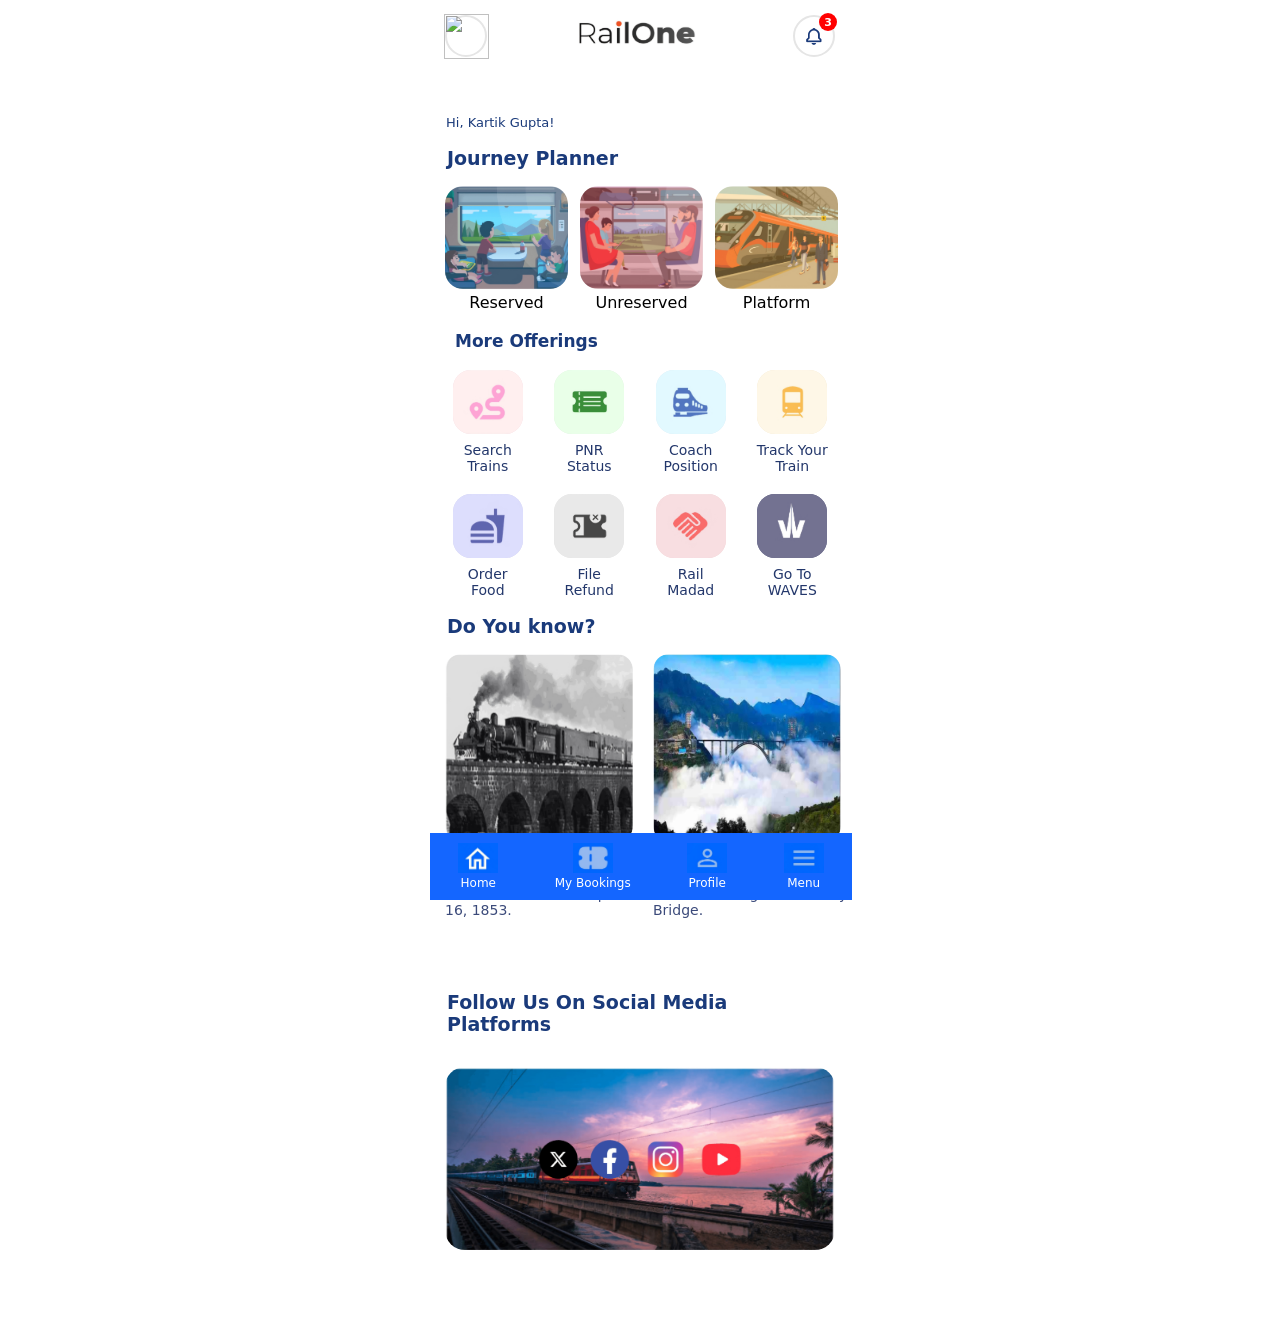
==== index.html @ 161c9c91 "first commit" ====
<!DOCTYPE html>
<html>

<head>

    <meta name="viewport" content="width=device-width, initial-scale=1.0">

    <title>RailOne UI Clone</title>

    <link rel="stylesheet" href="Style/index.css">

    <link href="https://cdn.jsdelivr.net/npm/boxicons@2.1.4/css/boxicons.min.css" rel="stylesheet">

</head>


<body>

    <div class="app">

        <!-- TOP BAR -->

        <div class="topbar">

            <div class="circle lang">
                <img src="image/lang.jpg" class="custom-icon1">
            </div>

            <div class="logo">
               <img src="image/rail.jpg" >
            </div>

            <div class="circle bell">

                <i class='bx bx-bell'></i>

                <div class="badge">3</div>

            </div>

        </div>



        <!-- GREETING -->

        <p class="hello">Hi, Kartik Gupta!</p>



        <!-- JOURNEY PLANNER -->

        <h2>Journey Planner</h2>

        <div class="planner">

            <div class="plan">
                <img src="image/reserved.jpg">
                <p>Reserved</p>
            </div>

            <div class="plan">
                <img src="image/unreserved.jpg">
                <p>Unreserved</p>
            </div>

            <div class="plan">
                <img src="image/platorm.jpg">
                <p>Platform</p>
            </div>

        </div>



        <!-- MORE OFFERINGS -->

<section class="offerings">

    <h2 class="section-title">More Offerings</h2>

    <div class="offer-grid">

        <div class="offer-item">
            <div class="icon pink">
                <img src="image/b1.jpg" class="custom-icon">
            </div>
            <p>Search<br>Trains</p>
        </div>

        <div class="offer-item">
            <div class="icon green">
                <img src="image/b2.jpg" class="custom-icon">
            </div>
            <p>PNR<br>Status</p>
        </div>

        <div class="offer-item">
            <div class="icon blue">
                <img src="image/b3.jpg" class="custom-icon">
            </div>
            <p>Coach<br>Position</p>
        </div>

        <div class="offer-item">
            <div class="icon yellow">
                <img src="image/b4.jpg" class="custom-icon">
            </div>
            <p>Track Your<br>Train</p>
        </div>

        <div class="offer-item">
            <div class="icon purple">
                <img src="image/b5.jpg" class="custom-icon">
            </div>
            <p>Order<br>Food</p>
        </div>

        <div class="offer-item">
            <div class="icon grey">
                <img src="image/b6.jpg" class="custom-icon">
            </div>
            <p>File<br>Refund</p>
        </div>

        <div class="offer-item">
            <div class="icon red">
                <img src="image/b7.jpg" class="custom-icon">
            </div>
            <p>Rail<br>Madad</p>
        </div>

        <div class="offer-item">
            <div class="icon dark">
               <img src="image/b8.jpg" class="custom-icon">
            </div>
            <p>Go To<br>WAVES</p>
        </div>

    </div>

</section>


        <!-- DO YOU KNOW -->

        <h2>Do You know?</h2>

        <div class="facts">

            <div class="fact">
                <img src="image/A1.jpg">
                <p>
                    First ever passenger train was run between Bori Bandar to Thane on April 16, 1853.
                </p>
            </div>

            <div class="fact">
                <img src="image/A2.jpg">
                <p>
                    Chenab Railway Bridge in Dharot, Jammu & Kashmir is the World’s highest Railway Bridge.
                </p>
            </div>

                <div class="fact">
                    <img src="image/A3.jpg">
                    <p>
                        Shree Siddharoodha Swamij Railwav Station Hubballi is world's longest Railway Platform with length of 1505 meters.
                    </p>
                </div>
            
               <div class="fact">
                    <img src="image/A4.jpg">
                    <p>
                        99% Electrification is achieved in Indian Railways.
                    </p>
                </div> 

        </div>



        <!-- SOCIAL MEDIA -->

        <h2 class="social-h">Follow Us On Social Media Platforms</h2>

        <div class="social">

            <img src="image/social.jpg">

        </div>



        <!-- BOTTOM NAV -->

        <div class="bottomnav">

            <div class="nav active">
                <a href="#">
                    <img src="image/home.jpg" class="nlogo">
                </a>
                <p>Home</p>
            </div>

            <div class="nav">
                <a href="Booking/complete.html">
                    <img src="image/booki.jpg" class="nlogo">
                </a>
                <p>My Bookings</p>
            </div>

            <div class="nav">
                <a href="#">
                    <img src="image/you.jpg" class="nlogo">
                </a>
                <p>Profile</p>
            </div>

            <div class="nav">
                <a href="">
                    <img src="image/menu.jpg" class="nlogo">
                </a>
                <p>Menu</p>
            </div>

        </div>

    </div>

</body>

</html>
---- Style/index.css ----
*{
margin:0;
padding:0;
box-sizing:border-box;
font-family: system-ui, -apple-system, sans-serif;
}

body{
background:white;
display:flex;
justify-content:center;
}

.app{
width:100%;
max-width:420px;
min-height:100vh;
background:white;
}

/* TOP BAR */
.topbar{
display:flex;
justify-content:space-between;
align-items:center;
padding:15px;
position:fixed;
top:0;
left:0;
right:0;
background:white;
z-index:1000;
width:100%;
max-width:420px;
margin:auto;
border-radius: 25px 25px 25px 25px;
}

.circle{
width:42px;
height:42px;
border-radius:50%;
border:2px solid #e5e5e5;
display:flex;
align-items:center;
justify-content:center;
font-weight:600;
color:#1a3a7a;
}

.custom-icon1{
width: 45px;        /* PERFECT SIZE */
height: 45px;       /* PERFECT SIZE */
}

.logo{
    position:absolute;
    left:50%;
    transform:translateX(-50%);
}

/* LOGO IMAGE SIZE */
.logo img{
    height: 45px;   /* adjust if needed */
    object-fit:contain;
}

.bell{
position:relative;
font-size:20px;
}

.badge{
position:absolute;
top:-4px;
right:-4px;
background:red;
color:white;
width:18px;
height:18px;
border-radius:50%;
font-size:11px;
display:flex;
align-items:center;
justify-content:center;
}

.hello{
padding:0  16px;
margin-top:115px;
color:#1a3a7a;
font-size:13px;
}

/* SECTION TITLE */
.section-title{
font-size:17px;
font-weight:700;
color:#1a3a7a;
margin: 2px 8px 2px;
}

/* GRID */
.offer-grid{
display:grid;
grid-template-columns:repeat(4,1fr);
gap:20px 10px;
padding:0 12px;
}

/* ITEM */
.offer-item{
text-align:center;
font-size:14px;
color:#23376b;
}

/* ICON BOX (IMPORTANT FIX) */
.icon{
width:70px;
height:64px;
border-radius:18px;
display:flex;
align-items:center;
justify-content:center;
margin:0 auto 8px;
overflow:hidden; /* keeps image inside */
}

/* IMAGE ICON (FIXED SIZE) */
.custom-icon{
width: 75px;        /* PERFECT SIZE */
height: 80px;       /* PERFECT SIZE */
object-fit:contain;
}

/* REMOVE OLD ICON SIZE ISSUE */
.icon i{
display:none; /* hides boxicons if still present */
}

/* COLORS (CLEANED - no duplicates) */
.pink{ background:#f6dbe4; }
.green{ background:#dff2e1; }
.blue{ background:#dcecf7; }
.yellow{ background:#f5e9ce; }
.purple{ background:#d7d6f1; }
.grey{ background:#e6e6e6; }
.red{ background:#f3d6d6; }
.dark{ background:#63678a; color:white; }

/* HEADINGS */
h2{
padding:17px;
color:#1a3a7a;
font-size: 19px;
}

/* JOURNEY */
.planner{
display:flex;
gap:12px;
padding:0 15px;
width: 100%;
}

.plan{
text-align:center;
}

.plan img{
width:123px;
height:103px;
border-radius:18px;
object-fit:cover;
}

/* GRID */
.grid{
display:grid;
grid-template-columns:repeat(4,1fr);
gap:14px;
padding:0 15px;
}

.item{
text-align:center;
border-radius:16px;
padding:14px 5px;
font-size:12px;
}

/* FACTS */
.facts{
display:flex;
gap: 8px;
overflow-x:auto;
padding:0 15px;
}

.fact{
min-width:200px;
}

.fact img{
width:188px;
height:188px;
border-radius:16px;
}

.fact p{
font-size:14px;
margin-top:8px;
color:#3b4a7a;
align-items: center;
}

/* SOCIAL */
.social-h{
    margin-top: 40px;
    padding:17px;
    color:#1a3a7a;
    font-size: 19px;
}
.social{
padding:15px;
}

.social img{
width:100%;
border-radius:20px;
margin-bottom: 70px;
}

/* BOTTOM NAV */
.bottomnav{
position:fixed;
bottom:0;
min-width: 422px;
background:#1466ff;
display:flex;
justify-content:space-around;
padding:10px 0;
color:white;
}

.nlogo{
width: 40px;        /* PERFECT SIZE */
height: 30px;       /* PERFECT SIZE */
}

.nav{
text-align:center;
font-size:12px;
text-decoration: none;
}

.nav i{
font-size:24px;
}
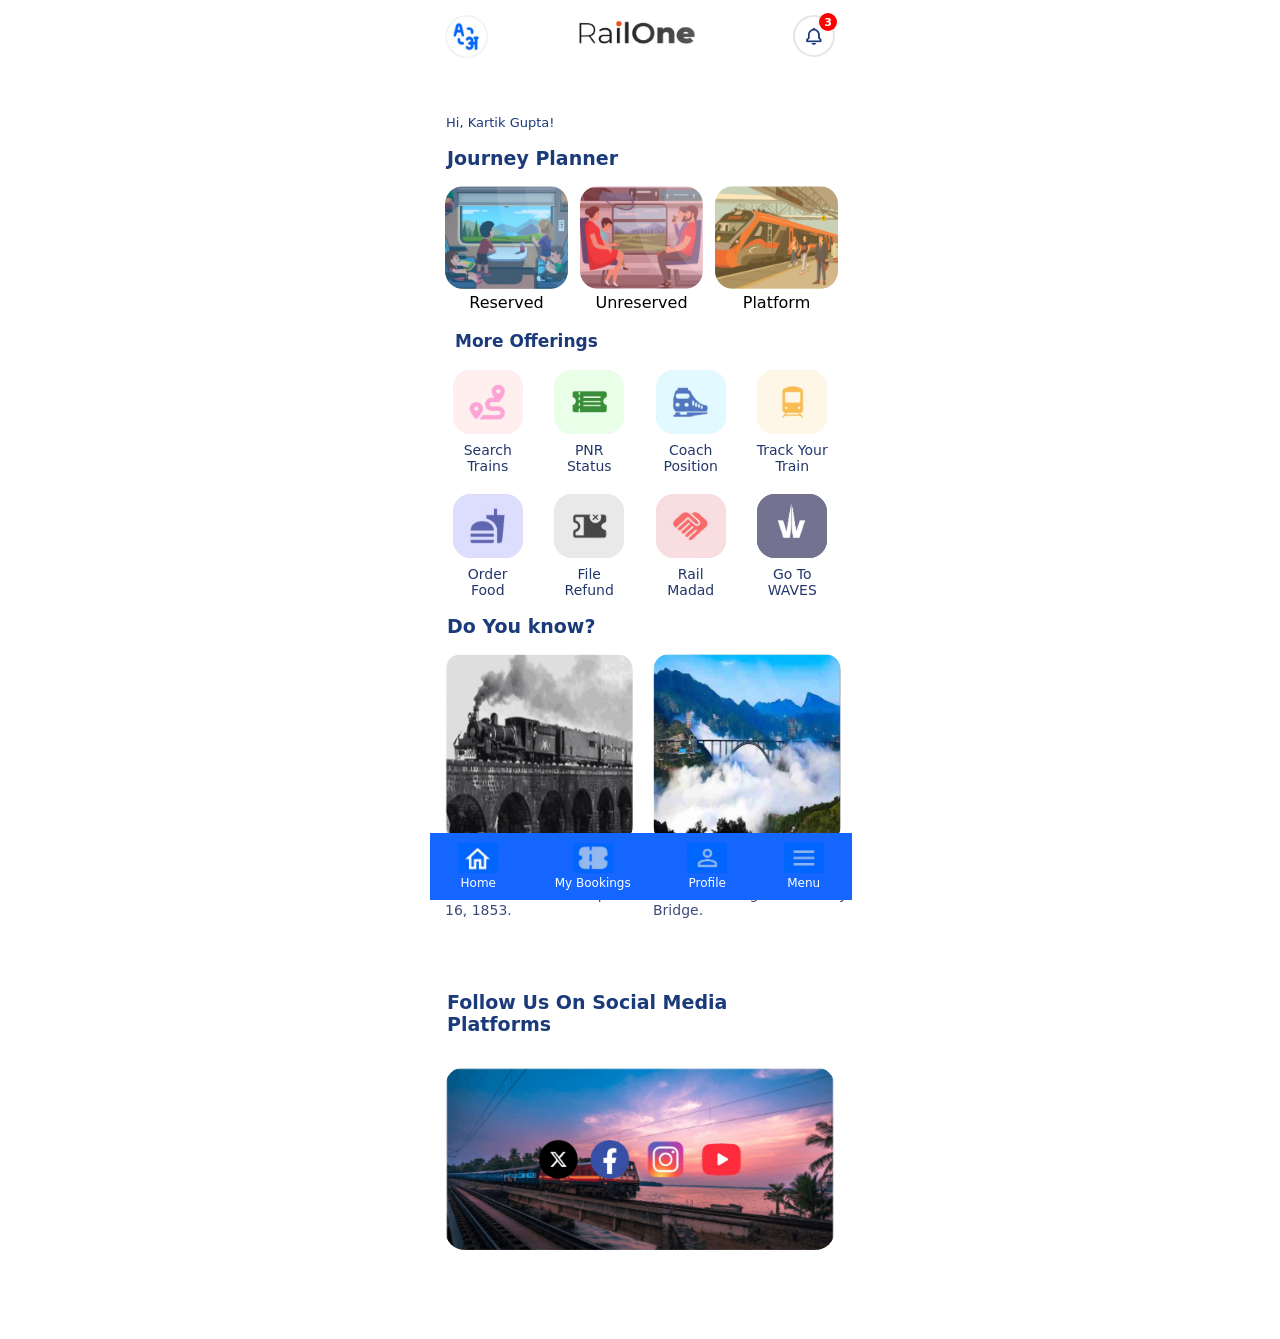
==== commit a2ebc4b0: "still have some inproper border" ====
--- a/index.html
+++ b/index.html
@@ -23,7 +23,7 @@
         <div class="topbar">
 
             <div class="circle lang">
-                <img src="image/lang.jpg" class="custom-icon1">
+                <img src="image/LANG.jpg" class="custom-icon1">
             </div>
 
             <div class="logo">
@@ -204,7 +204,7 @@
             </div>
 
             <div class="nav">
-                <a href="Booking/complete.html">
+                <a href="Booking/upcoming.html">
                     <img src="image/booki.jpg" class="nlogo">
                 </a>
                 <p>My Bookings</p>
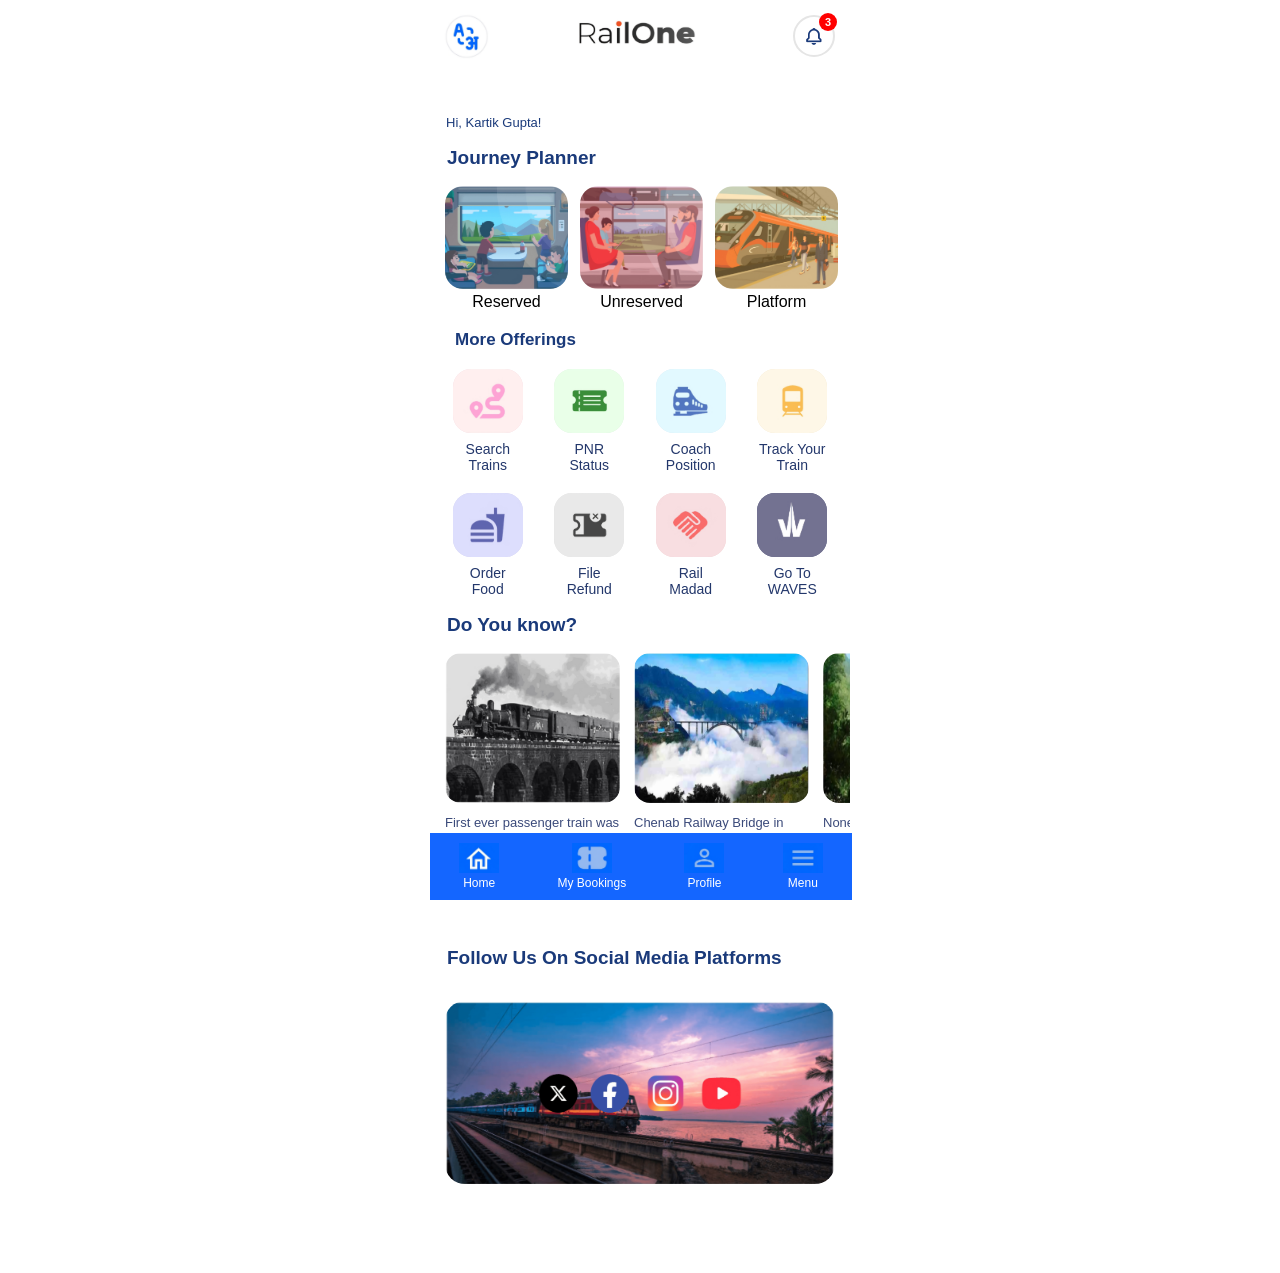
==== commit 369b3312: "COMPLETE" ====
--- a/index.html
+++ b/index.html
@@ -161,6 +161,13 @@
                     Chenab Railway Bridge in Dharot, Jammu & Kashmir is the World’s highest Railway Bridge.
                 </p>
             </div>
+
+            <div class="fact">
+                    <img src="image/A5.jpg">
+                    <p>
+                        Noney Bridge is going to be world's tallest railway bridge pier at a height of141 meters.
+                    </p>
+                </div>
 
                 <div class="fact">
                     <img src="image/A3.jpg">
--- a/Style/index.css
+++ b/Style/index.css
@@ -2,7 +2,7 @@
 margin:0;
 padding:0;
 box-sizing:border-box;
-font-family: system-ui, -apple-system, sans-serif;
+font-family: 'Bahnschrift Light', sans-serif;
 }
 
 body{
@@ -193,23 +193,23 @@
 /* FACTS */
 .facts{
 display:flex;
-gap: 8px;
+gap: 4px;
 overflow-x:auto;
 padding:0 15px;
 }
 
 .fact{
-min-width:200px;
+min-width:185px;
 }
 
 .fact img{
-width:188px;
-height:188px;
+width:175px;
+height:150px;
 border-radius:16px;
 }
 
 .fact p{
-font-size:14px;
+font-size:13px;
 margin-top:8px;
 color:#3b4a7a;
 align-items: center;
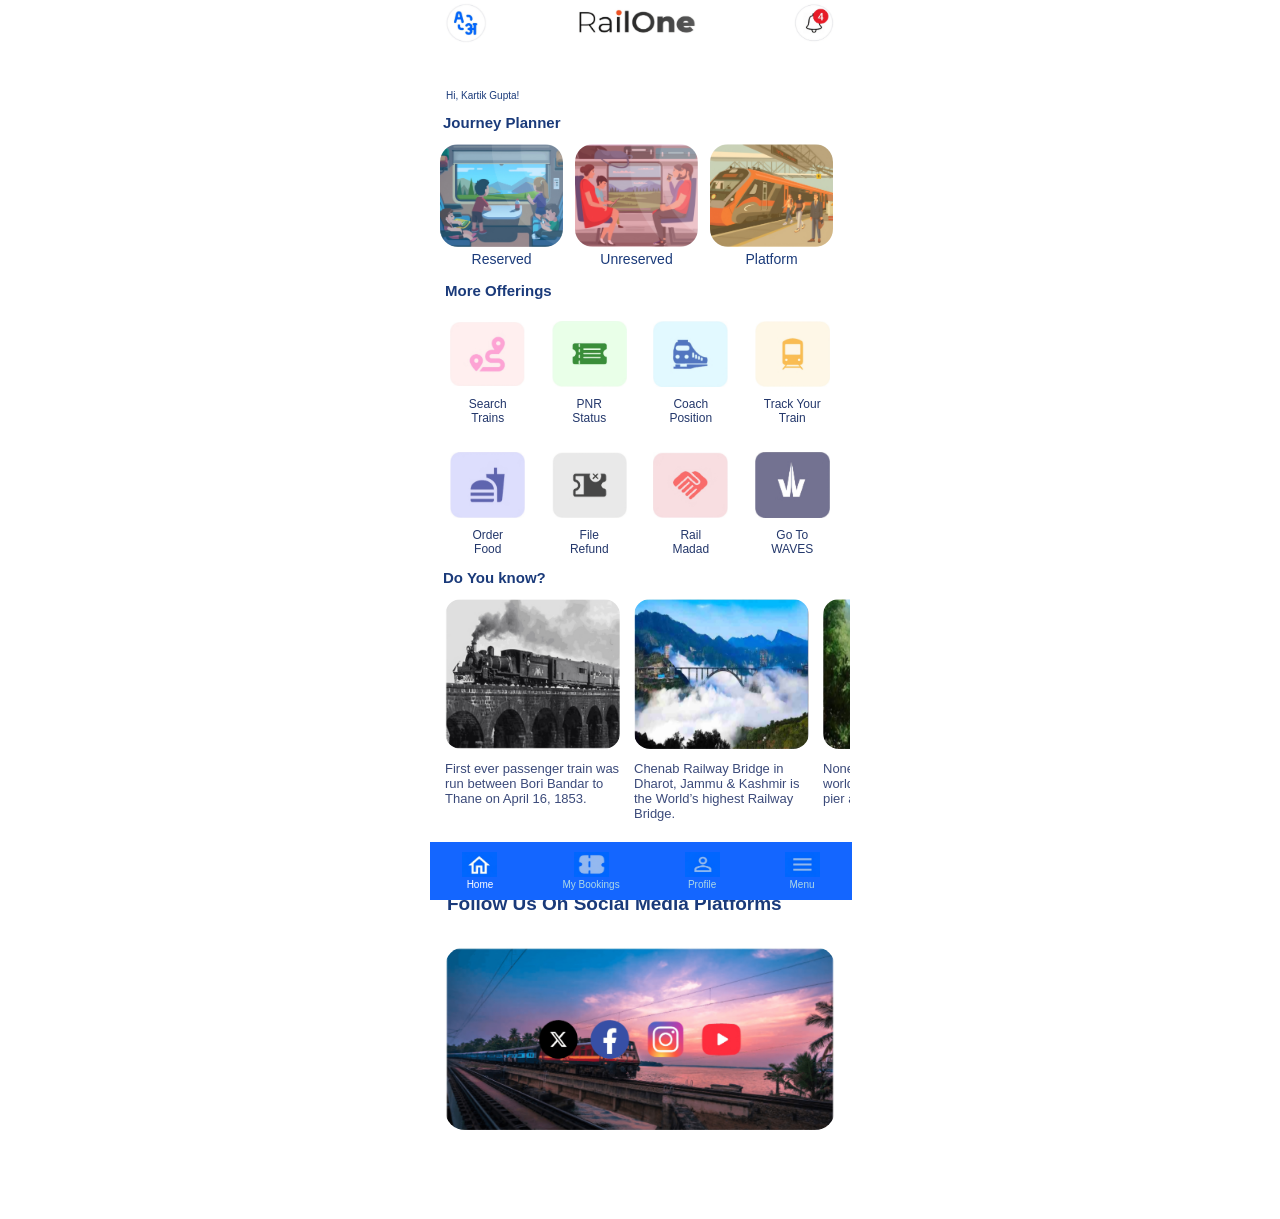
==== commit 4f70653c: "fully complete" ====
--- a/index.html
+++ b/index.html
@@ -32,9 +32,7 @@
 
             <div class="circle bell">
 
-                <i class='bx bx-bell'></i>
-
-                <div class="badge">3</div>
+                <img src="image/bell.jpg" class="custom-icon1">
 
             </div>
 
@@ -204,10 +202,10 @@
         <div class="bottomnav">
 
             <div class="nav active">
-                <a href="#">
+                <a href="index.html">
                     <img src="image/home.jpg" class="nlogo">
                 </a>
-                <p>Home</p>
+                <p style="color:white;">Home</p>
             </div>
 
             <div class="nav">
--- a/Style/index.css
+++ b/Style/index.css
@@ -31,26 +31,15 @@
 background:white;
 z-index:1000;
 width:100%;
+height:50px;
 max-width:420px;
 margin:auto;
 border-radius: 25px 25px 25px 25px;
 }
 
-.circle{
-width:42px;
-height:42px;
-border-radius:50%;
-border:2px solid #e5e5e5;
-display:flex;
-align-items:center;
-justify-content:center;
-font-weight:600;
-color:#1a3a7a;
-}
-
 .custom-icon1{
-width: 45px;        /* PERFECT SIZE */
-height: 45px;       /* PERFECT SIZE */
+width: 42px;        /* PERFECT SIZE */
+height: 40px;       /* PERFECT SIZE */
 }
 
 .logo{
@@ -65,10 +54,7 @@
     object-fit:contain;
 }
 
-.bell{
-position:relative;
-font-size:20px;
-}
+
 
 .badge{
 position:absolute;
@@ -87,17 +73,18 @@
 
 .hello{
 padding:0  16px;
-margin-top:115px;
-color:#1a3a7a;
-font-size:13px;
+margin-top:90px;
+color:#1a3a7a;
+font-size:10px;
+font-weight:450;
 }
 
 /* SECTION TITLE */
 .section-title{
-font-size:17px;
+font-size:15px;
 font-weight:700;
 color:#1a3a7a;
-margin: 2px 8px 2px;
+margin: 2px 2px 2px;
 }
 
 /* GRID */
@@ -108,23 +95,12 @@
 padding:0 12px;
 }
 
-/* ITEM */
+/* ITEM-P */
 .offer-item{
 text-align:center;
-font-size:14px;
+font-size:12px;
 color:#23376b;
-}
-
-/* ICON BOX (IMPORTANT FIX) */
-.icon{
-width:70px;
-height:64px;
-border-radius:18px;
-display:flex;
-align-items:center;
-justify-content:center;
-margin:0 auto 8px;
-overflow:hidden; /* keeps image inside */
+font-weight:
 }
 
 /* IMAGE ICON (FIXED SIZE) */
@@ -134,33 +110,18 @@
 object-fit:contain;
 }
 
-/* REMOVE OLD ICON SIZE ISSUE */
-.icon i{
-display:none; /* hides boxicons if still present */
-}
-
-/* COLORS (CLEANED - no duplicates) */
-.pink{ background:#f6dbe4; }
-.green{ background:#dff2e1; }
-.blue{ background:#dcecf7; }
-.yellow{ background:#f5e9ce; }
-.purple{ background:#d7d6f1; }
-.grey{ background:#e6e6e6; }
-.red{ background:#f3d6d6; }
-.dark{ background:#63678a; color:white; }
-
 /* HEADINGS */
 h2{
-padding:17px;
-color:#1a3a7a;
-font-size: 19px;
+padding:13px;
+color:#1a3a7a;
+font-size: 15px;
 }
 
 /* JOURNEY */
 .planner{
 display:flex;
 gap:12px;
-padding:0 15px;
+padding:0 10px;
 width: 100%;
 }
 
@@ -174,6 +135,13 @@
 border-radius:18px;
 object-fit:cover;
 }
+.plan p{
+font-size:14px;
+color:#1a3a7a;
+font-weight:300;
+}
+
+
 
 /* GRID */
 .grid{
@@ -245,14 +213,15 @@
 }
 
 .nlogo{
-width: 40px;        /* PERFECT SIZE */
-height: 30px;       /* PERFECT SIZE */
+width: 35px;        /* PERFECT SIZE */
+height: 25px;       /* PERFECT SIZE */
 }
 
 .nav{
 text-align:center;
-font-size:12px;
+font-size:10px;
 text-decoration: none;
+color:lightblue;
 }
 
 .nav i{
